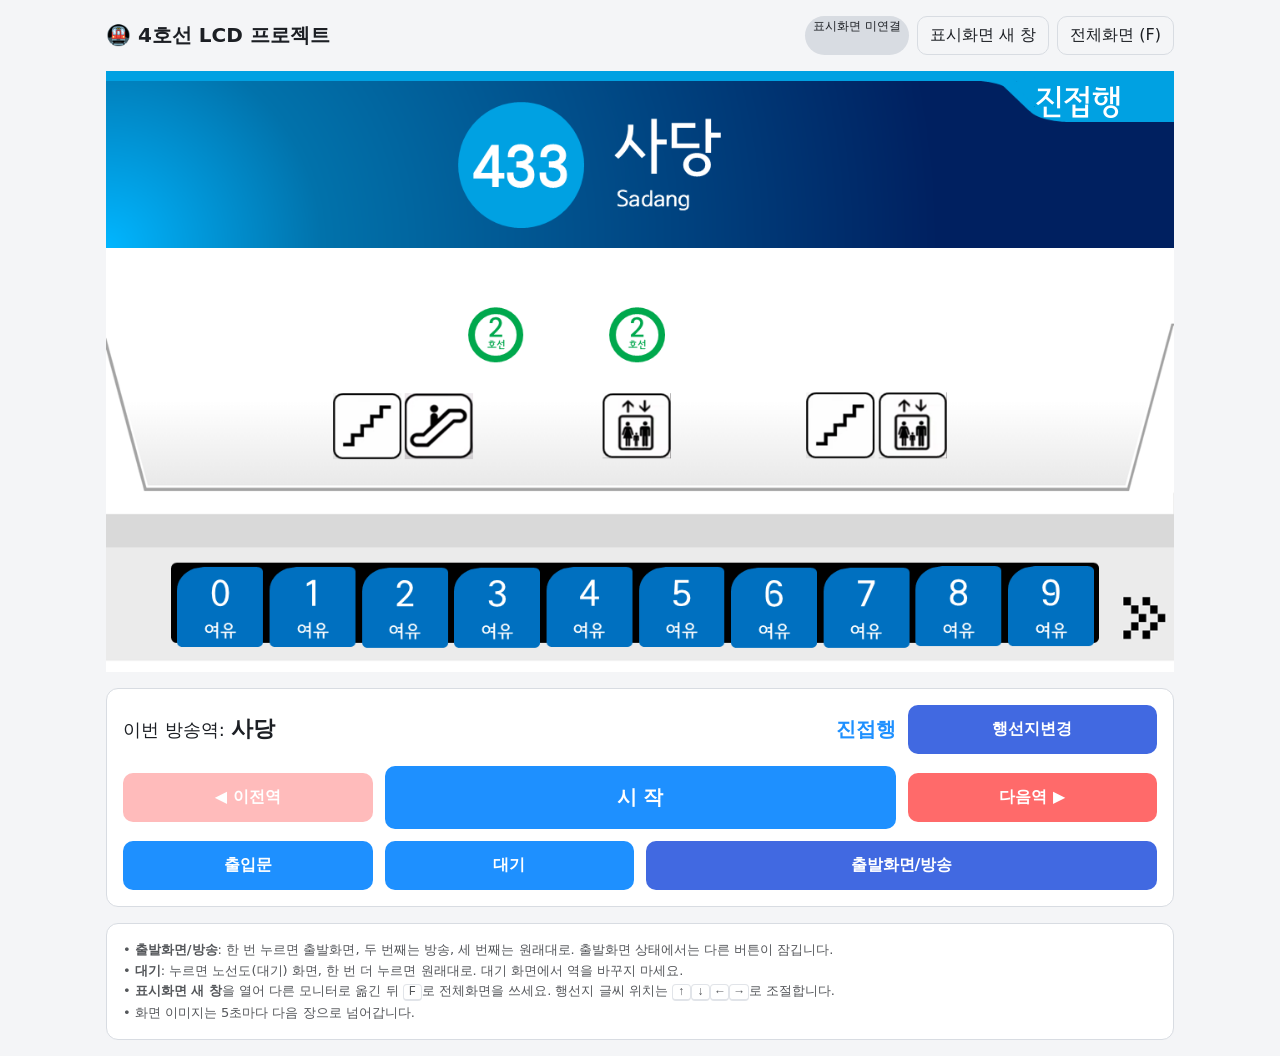
==== index.html @ 1c85a6b1 "Add files via upload" ====
<!doctype html>
<html lang="ko">
<head>
  <meta charset="utf-8">
  <meta name="viewport" content="width=device-width, initial-scale=1">
  <title>4호선 LCD 안내방송 제어</title>
  <link rel="stylesheet" href="css/style.css">
</head>
<body>
  <main class="app">
    <header class="topbar">
      <h1>🚇 4호선 LCD 프로젝트</h1>
      <div class="tools">
        <span id="linkBadge" class="badge">표시화면 미연결</span>
        <button class="ghost" id="btnOpen">표시화면 새 창</button>
        <button class="ghost" id="btnFull">전체화면 (F)</button>
      </div>
    </header>

    <div id="screen" class="screen" aria-label="표시화면 미리보기">
      <img class="screen-img" alt="" src="">
      <div class="screen-dest"></div>
    </div>

    <section class="panel">
      <div class="panel-grid">
        <p class="status">이번 방송역: <b id="current"></b></p>
        <div class="dest" id="dest"></div>
        <button class="royal" id="btnDir">행선지변경</button>

        <button class="red" id="btnPrev">◀ 이전역</button>
        <button class="big span2" id="btnAnnounce">시 작</button>
        <button class="red" id="btnNext">다음역 ▶</button>

        <button id="btnDoor">출입문</button>
        <button id="btnStandby">대기</button>
        <button class="royal span2" id="btnDeparture">출발화면/방송</button>
      </div>
    </section>

    <section class="panel">
      <p class="hint">
        • <b>출발화면/방송</b>: 한 번 누르면 출발화면, 두 번째는 방송, 세 번째는 원래대로. 출발화면 상태에서는 다른 버튼이 잠깁니다.<br>
        • <b>대기</b>: 누르면 노선도(대기) 화면, 한 번 더 누르면 원래대로. 대기 화면에서 역을 바꾸지 마세요.<br>
        • <b>표시화면 새 창</b>을 열어 다른 모니터로 옮긴 뒤 <kbd>F</kbd>로 전체화면을 쓰세요. 행선지 글씨 위치는 <kbd>↑</kbd><kbd>↓</kbd><kbd>←</kbd><kbd>→</kbd>로 조절합니다.<br>
        • 화면 이미지는 5초마다 다음 장으로 넘어갑니다.
      </p>
    </section>
  </main>
  <script type="module" src="js/app.js"></script>
</body>
</html>
---- css/style.css ----
@font-face {
  font-family: "LcdDest";
  src: url("../assets/font/dest.ttf") format("truetype");
  font-display: block;
}

:root {
  --bg: #f4f5f7;
  --fg: #1c1f24;
  --card: #ffffff;
  --border: #d8dce2;
  --blue: #1e90ff;
  --royal: #4169e1;
  --red: #ff6a6a;
  --orange: #ff4500;
}
@media (prefers-color-scheme: dark) {
  :root {
    --bg: #14161a;
    --fg: #e8eaed;
    --card: #1e2127;
    --border: #343a44;
  }
}

* { box-sizing: border-box; }
html, body { margin: 0; height: 100%; }
body {
  background: var(--bg);
  color: var(--fg);
  font-family: "Pretendard", "Noto Sans KR", "Malgun Gothic", "Apple SD Gothic Neo", system-ui, sans-serif;
}

/* ---- 표시화면 ---- */
.screen {
  position: relative;
  width: 100%;
  aspect-ratio: 16 / 9;
  background: #000;
  overflow: hidden;
  container-type: size;
}
.screen-img {
  position: absolute;
  inset: 0;
  width: 100%;
  height: 100%;
  object-fit: fill; /* 원본처럼 화면 크기에 맞춰 늘림 */
  display: block;
}
.screen-dest {
  position: absolute;
  color: #fff;
  font-family: "LcdDest", "Malgun Gothic", sans-serif;
  font-size: calc(60 / 1080 * 100cqh);
  line-height: 1;
  white-space: nowrap;
  user-select: none;
  pointer-events: none;
}

/* ---- 조작 화면 ---- */
.app {
  max-width: 1100px;
  margin: 0 auto;
  padding: 16px;
  display: grid;
  gap: 16px;
}
.topbar {
  display: flex;
  align-items: center;
  justify-content: space-between;
  gap: 8px;
  flex-wrap: wrap;
}
.topbar h1 { font-size: 20px; margin: 0; }
.topbar .tools { display: flex; gap: 8px; flex-wrap: wrap; }

.panel {
  background: var(--card);
  border: 1px solid var(--border);
  border-radius: 12px;
  padding: 16px;
}
.panel-grid {
  display: grid;
  grid-template-columns: 1fr 1fr 1fr 1fr;
  gap: 12px;
  align-items: center;
}
.status { grid-column: 1 / 3; font-size: 18px; margin: 0; }
.status b { font-size: 22px; }
.dest { text-align: right; font-size: 20px; font-weight: 700; color: var(--blue); }

button {
  font: inherit;
  font-weight: 600;
  color: #fff;
  background: var(--blue);
  border: 0;
  border-radius: 10px;
  padding: 14px 12px;
  cursor: pointer;
  transition: filter .15s, transform .05s;
}
button:hover { filter: brightness(1.08); }
button:active { transform: scale(.98); }
button:disabled { opacity: .45; cursor: not-allowed; filter: none; }
button.royal { background: var(--royal); }
button.red { background: var(--red); }
button.stop { background: var(--orange); }
button.ghost {
  background: transparent;
  color: var(--fg);
  border: 1px solid var(--border);
  padding: 8px 12px;
  font-weight: 500;
}
.span2 { grid-column: span 2; }
.big { font-size: 20px; padding: 18px 12px; }

.hint { font-size: 13px; opacity: .75; line-height: 1.6; margin: 0; }
.hint kbd {
  border: 1px solid var(--border);
  border-bottom-width: 2px;
  border-radius: 4px;
  padding: 0 5px;
  font-size: 12px;
}
.badge {
  display: inline-block;
  font-size: 12px;
  padding: 2px 8px;
  border-radius: 999px;
  background: var(--border);
  margin-left: 6px;
}
.badge.on { background: #2ea043; color: #fff; }

@media (max-width: 640px) {
  .panel-grid { grid-template-columns: 1fr 1fr; }
  .status { grid-column: 1 / -1; }
  .dest { grid-column: 1; text-align: left; }
}

/* ---- 별도 표시화면 창 ---- */
body.display-page { background: #000; overflow: hidden; }
body.display-page .screen { width: 100vw; height: 100vh; aspect-ratio: auto; }
.wait {
  position: fixed; inset: 0;
  display: flex; align-items: center; justify-content: center;
  color: #aaa; font-size: 20px; text-align: center; padding: 24px;
  background: #000; z-index: 2;
}
.wait.hidden { display: none; }
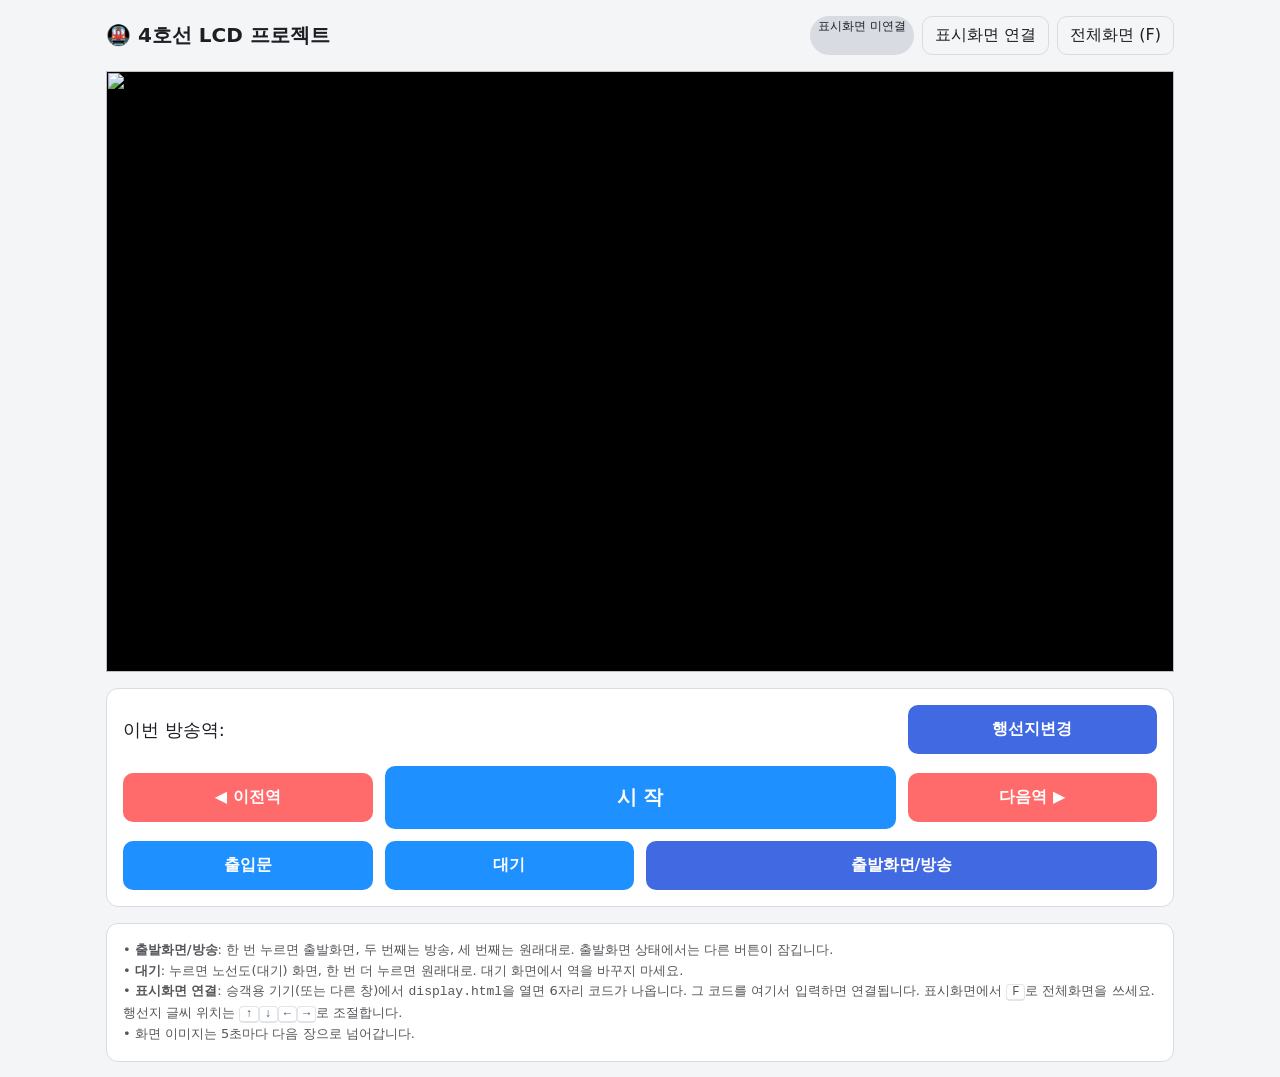
==== commit adb8b44b: "Add files via upload" ====
--- a/index.html
+++ b/index.html
@@ -12,7 +12,7 @@
       <h1>🚇 4호선 LCD 프로젝트</h1>
       <div class="tools">
         <span id="linkBadge" class="badge">표시화면 미연결</span>
-        <button class="ghost" id="btnOpen">표시화면 새 창</button>
+        <button class="ghost" id="btnLink">표시화면 연결</button>
         <button class="ghost" id="btnFull">전체화면 (F)</button>
       </div>
     </header>
@@ -42,11 +42,28 @@
       <p class="hint">
         • <b>출발화면/방송</b>: 한 번 누르면 출발화면, 두 번째는 방송, 세 번째는 원래대로. 출발화면 상태에서는 다른 버튼이 잠깁니다.<br>
         • <b>대기</b>: 누르면 노선도(대기) 화면, 한 번 더 누르면 원래대로. 대기 화면에서 역을 바꾸지 마세요.<br>
-        • <b>표시화면 새 창</b>을 열어 다른 모니터로 옮긴 뒤 <kbd>F</kbd>로 전체화면을 쓰세요. 행선지 글씨 위치는 <kbd>↑</kbd><kbd>↓</kbd><kbd>←</kbd><kbd>→</kbd>로 조절합니다.<br>
+        • <b>표시화면 연결</b>: 승객용 기기(또는 다른 창)에서 <code>display.html</code>을 열면 6자리 코드가 나옵니다. 그 코드를 여기서 입력하면 연결됩니다. 표시화면에서 <kbd>F</kbd>로 전체화면을 쓰세요. 행선지 글씨 위치는 <kbd>↑</kbd><kbd>↓</kbd><kbd>←</kbd><kbd>→</kbd>로 조절합니다.<br>
         • 화면 이미지는 5초마다 다음 장으로 넘어갑니다.
       </p>
     </section>
   </main>
+
+  <dialog id="linkDialog" class="dialog">
+    <form method="dialog" id="linkForm">
+      <h2>표시화면 연결</h2>
+      <p class="hint">표시화면(<code>display.html</code>)에 나온 6자리 코드를 입력하세요.</p>
+      <input id="codeInput" class="code-input" inputmode="numeric" autocomplete="off"
+             maxlength="6" placeholder="000000" aria-label="6자리 코드">
+      <p id="linkMsg" class="link-msg" role="status"></p>
+      <ul id="linkList" class="link-list"></ul>
+      <div class="dialog-actions">
+        <button type="button" class="ghost" id="btnLinkClose">닫기</button>
+        <button type="submit" id="btnLinkGo">연결</button>
+      </div>
+    </form>
+  </dialog>
+
+  <script src="https://cdn.jsdelivr.net/npm/mqtt@5.10.1/dist/mqtt.min.js"></script>
   <script type="module" src="js/app.js"></script>
 </body>
 </html>
